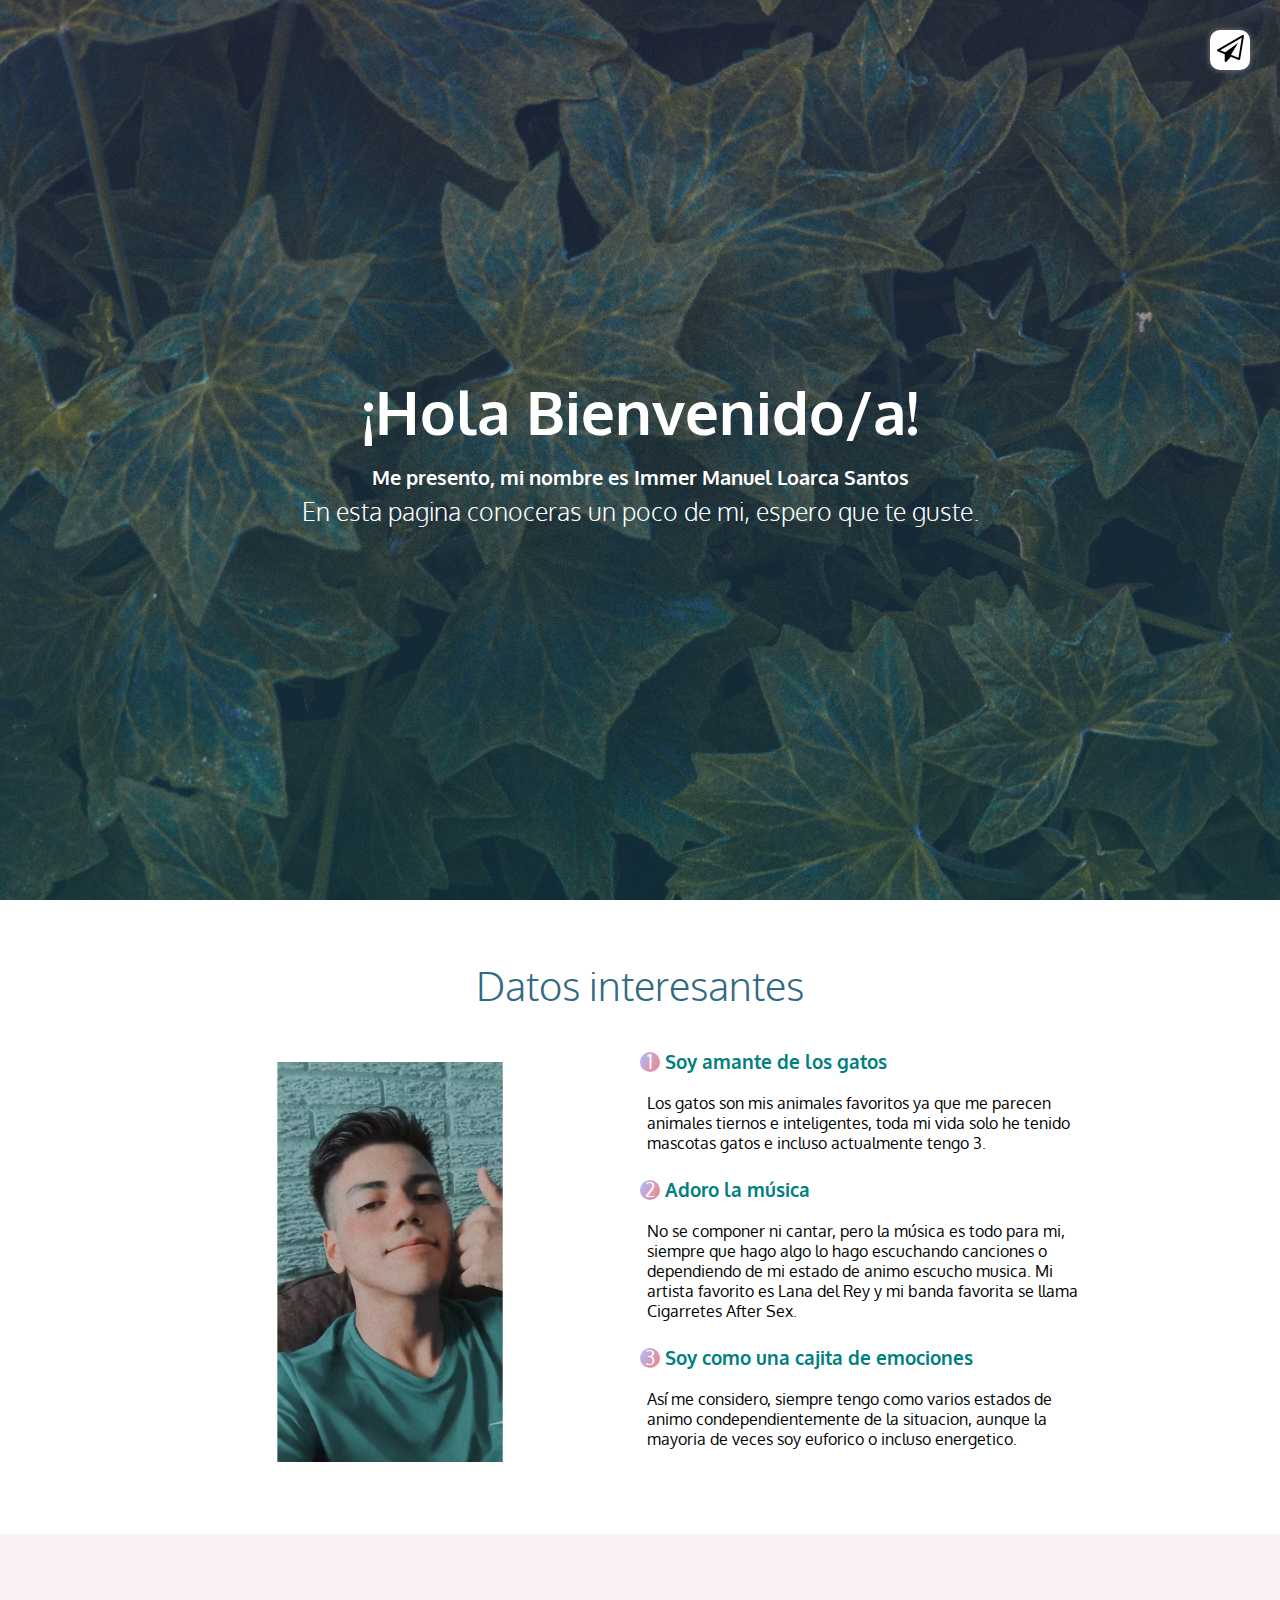
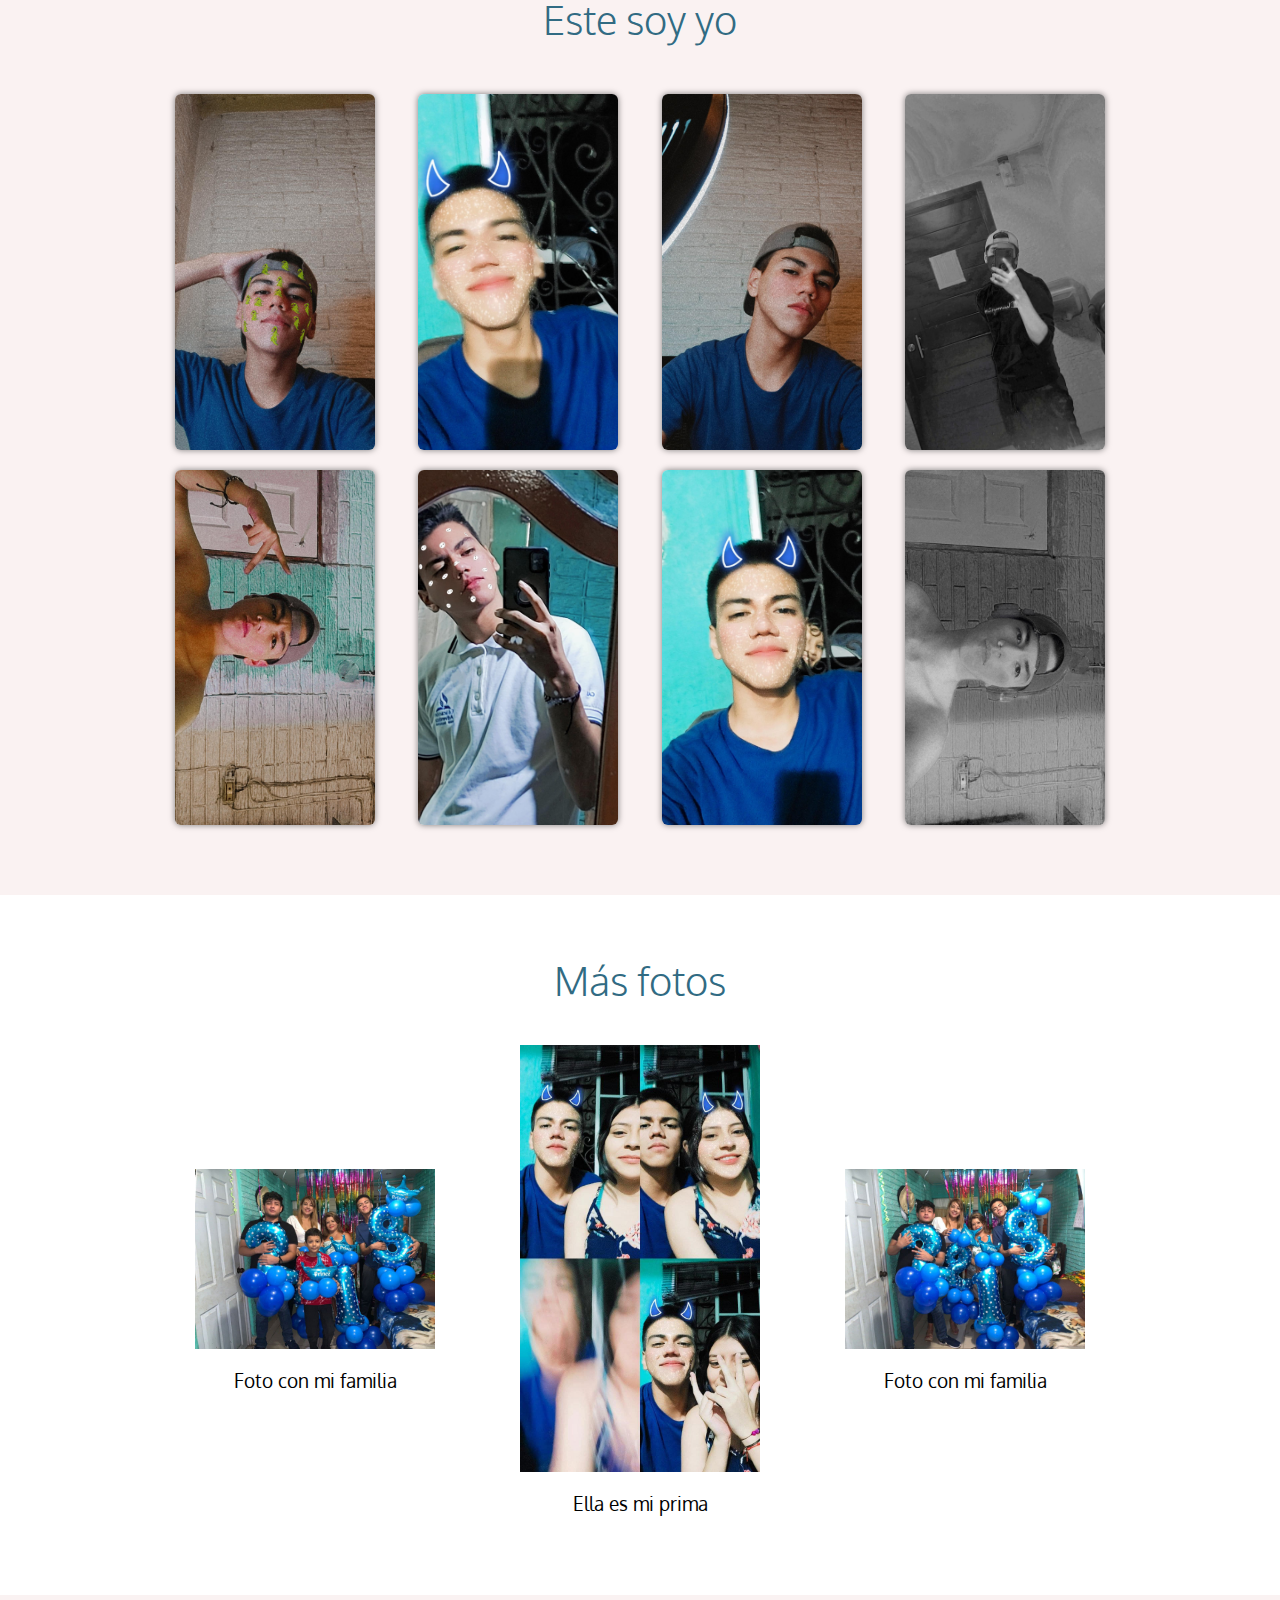
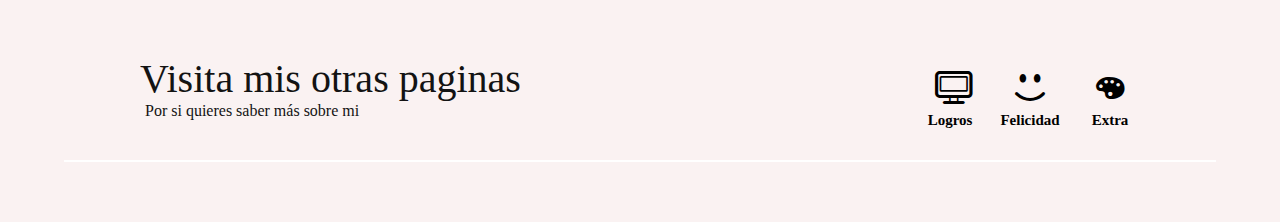
==== Quien soy/Personal.html @ 920af197 "Hola de nuevo" ====
<!DOCTYPE html>
<html lang="en">
<head>
    <meta charset="UTF-8">
    <meta http-equiv="X-UA-Compatible" content="IE=edge">
    <meta name="viewport" content="width=device-width, initial-scale=1.0">
    <link rel="stylesheet" href="Css/Personal.css">
    <link rel="stylesheet" href="Css/fontello.css">
    <link rel="preconnect" href="https://fonts.googleapis.com">
    <link rel="preconnect" href="https://fonts.gstatic.com" crossorigin>
    <link href="https://fonts.googleapis.com/css2?family=Oxygen:wght@300&display=swap" rel="stylesheet">
    <title>¿Quién soy?</title>
</head>
<body>
    <header class="header" id="inicio">
        <div class="hamburguer icon-paper-plane-empty">
        <nav class="menu-navegacion">
            <a href="#Inicio">Datos interesantes</a>
            <a href="#Fotos">Galeria</a>
            <a href="#Otros">Información adicional</a>
        </nav>
        </div>
        <div class="contenedor head">
            <h1 class="titulo">¡Hola Bienvenido/a!</h1>
            <h2 class="Subt">Me presento, mi nombre es Immer Manuel Loarca Santos</h2>
            <p class="copy">En esta pagina conoceras un poco de mi, espero que te guste.</p>
        </div>
    </header>
       
    <main>
        <section class="contenedor" id="Inicio">
            <h2 class="subtitulo">Datos interesantes</h2>
            <div class="contenedor-servicio">
                <img src="img/IMG_20210326_231345_471.jpg" alt="">
                    <div class="checklist-servicio">
                        <div class="Important">
                            <h3 class="n-idea"><span class="number">1</span>Soy amante de los gatos</h3>
                            <p>Los gatos son mis animales favoritos ya que me parecen animales tiernos e inteligentes, toda mi vida solo he tenido mascotas gatos e incluso actualmente tengo 3.</p>
                        </div>
                        <div class="Important">
                            <h3 class="n-idea"><span class="number">2</span>Adoro la música</h3>
                            <p>No se componer ni cantar, pero la música es todo para mi, siempre que hago algo lo hago escuchando canciones o dependiendo de mi estado de animo escucho musica. Mi artista favorito es Lana del Rey y mi banda favorita se llama Cigarretes After Sex.</p>
                        </div>
                        <div class="Important">
                            <h3 class="n-idea"><span class="number">3</span>Soy como una cajita de emociones</h3>
                            <p>Así me considero, siempre tengo como varios estados de animo condependientemente de la situacion, aunque la mayoria de veces soy euforico o incluso energetico.</p>
                        </div>
                    </div>
            </div>
        </section>
        <section class="Galery" id="Fotos">
            <div class="contenedor">
                <h2 class="subtitulo">Este soy yo</h2>
                <div class="contenedor-galeria">
                    <img src="img/IMG_20210907_174834_564.jpg" alt="" class="img-galeria">
                    <img src="img/Yo.jpeg" alt="" class="img-galeria">
                    <img src="img/IMG_20210907_180140_829.jpg" alt="" class="img-galeria">
                    <img src="img/WhatsApp Image 2021-10-03 at 9.35.14 PM (1).jpeg" alt="" class="img-galeria">
                    <img src="img/IMG_20210915_232416_983.jpg" alt="" class="img-galeria">
                    <img src="img/20210303_174425.jpg" alt="" class="img-galeria">
                    <img src="img/WhatsApp Image 2021-10-03 at 9.35.14 PM.jpeg" alt="" class="img-galeria">
                    <img src="img/IMG_20210920_230651_800.jpg" alt="" class="img-galeria">
                </div>
            </div>
        </section>
        
        <section class="imagen-light">
            <img src="" alt="" class="icon-eye-off">
            <img src="" alt="" class="agregar-imagen">
        </section>

        <section class="contenedor" id="Otros" >
            <h2 class="subtitulo">Más fotos</h2>
            <section class="experts">
               <div class="cont-experts">
                <img src="img/photo_2021-10-04_15-08-22.jpg" alt="">
                <h3 class="n-experts">Foto con mi familia</h3>
               </div> 

               <div class="cont-experts">
                <img src="img/photo_2021-10-04_15-06-12.jpg" alt="">
                <h3 class="n-experts">Ella es mi prima</h3>
               </div> 

               <div class="cont-experts">
                <img src="img/photo_2021-10-04_15-08-26.jpg" alt="">
                <h3 class="n-experts">Foto con mi familia</h3>
               </div> 
            </section>
        </section>

    </main>

    <footer id="contacto">
        <div class="contenedor foooter-content">
            <div class="contact-us">
                <h2 class="Nombre">Visita mis otras paginas</h2>
                <p>Por si quieres saber más sobre mi</p>
            </div>
            <div class="social-media">
                <a  href="../Logros y proyectos/Logros.html" target="_blank" class="social-media-icon">
                    <i class="icon-desktop" aria-hidden="true"></i><h4>Logros</h4>
                </a>                
                <a href="" target="_blank" class="social-media-icon">
                    <i class="icon-emo-happy" aria-hidden="true"></i><h4>Felicidad</h4>
                </a>                
                <a href="../My music/index.html" target="_blank" class="social-media-icon">
                    <i class="icon-art-gallery"></i><h4>Extra</h4>
                </a>                   
            </div> 
        </div>
        <div class="line"></div> 
    </footer>
<script src="js/menu.js"> </script>
<script src="js/lightbox.js"> </script>
</body>
</html>
---- Quien soy/Css/Personal.css ----
*{
    margin: 0;
    padding: 0;
    box-sizing: border-box;
}

:root{
    scroll-behavior: smooth;
}



.contenedor{
  width: 90%;
  max-width: 1000px;
  overflow: hidden; 
  margin: auto; 
  padding: 60px 0;
}

header{
    height: 100vh;
    background-image: linear-gradient(to top, #48c5ef36 0%, #6f85d63b 100%), url("../img/w-mGDYy0yHFpk-unsplash.jpg");
    background-repeat: no-repeat;
    background-size: cover;
    background-attachment: fixed;
    background-position: center;
    font-family: 'Oxygen', sans-serif;
}


.head{
    text-align: center;
    padding: 0;
    height: 100%;
    display: flex;
    justify-content: center;
    align-items: center;
    flex-direction: column;
    color: rgb(255, 255, 255);
}

.head p{
    justify-content: space-evenly;

}

.hamburguer{
    position: fixed;
    transition: 1s;
    top: 30px;
    right: 30px;
    background: white;
    width: 40px;
    height: 40px;
    cursor: pointer;
    border-radius: 10px;
    box-shadow: 0 0 6px gray;
}

.menu-navegacion{
    position: fixed;
    top: 0;
    right: 0;
    width: 30vw;
    height: 100%;
    background-image: linear-gradient(135deg, #f5f7fab9 0%, #c3cfe29c 100%);
    display: flex;
    flex-direction: column;
    justify-content: space-evenly;
    align-items: center;
    transition: transform .3s ease-in-out;
    transform: translate(110%);
    box-shadow: 0 0 6px rgba(0, 0, 0, .5);
}


/*
header:hover .menu-navegacion{
    transform: translate(110%);
}*/

.spread{
    transform: translate(0);
}

a {
   font-size: 30px;
}

.menu-navegacion a{
    text-decoration: none;
    color: #5F7A61;
    transition: all 1s;
}

.menu-navegacion a:hover{
    color: transparent;
    -webkit-text-stroke: 1px #5089C6;
    -webkit-background-clip: text;
    background-position: 0 0;
    transition: all 1s;
}

.titulo{
    font-size: 60px;
    margin-bottom: 15px;
    
}

.Subt{
    bottom: 50%;
    font-size: 20px;
    margin-bottom: 5px;
    font-family: 'Oxygen', sans-serif;
}

.copy{
    font-weight: 300;
    font-size: 25px;
}

/*Otra seccion*/

.subtitulo{
    text-align: center;
    font-weight: 300;
    color: #316B83;
    margin-bottom: 40px;
    font-size: 40px;
    font-family: 'Oxygen', sans-serif;
}

.contenedor-servicio{
    display: flex;
    font-family: 'Oxygen', sans-serif;
    justify-content: space-evenly;
    align-items: center;
    flex-wrap: wrap;
}

.contenedor-servicio p{
    margin-left: 7px;
}

.contenedor-servicio img {
    width: 40%;
}

.checklist-servicio{
    width: 45%;
}

.Important{
    margin-bottom: 25px;
}

.n-idea{
    margin-bottom: 20px;
    color: teal;   
}

.number{
    display: inline-block;
    background-image: linear-gradient(120deg, #a6c0fe 0%, #f68084 100%);
    width: 20px;
    height: 20px;
    color: white;
    text-align: center;
    border-radius: 50%;
    font-weight: 500;
    line-height: 20px;
    margin-right: 5px;
}

/*Galeria*/

.Galery{
    background: #f8ededb7;
}
.contenedor-galeria{
    display: flex;
    justify-content: space-evenly;
    flex-wrap: wrap;
}

.img-galeria{
    object-fit: cover;
    width: 20%;
    display: block;
    margin-bottom: 15px;
    box-shadow: 0 0 6px rgba(0, 0, 0, .5);
    cursor: pointer;
    margin: 10px 8px;
    border-radius: 6px;
}

.imagen-light{
    position: fixed;
    background: rgba(0, 0, 0, .6);
    width: 100%;
    height: 100%;
    top: 0;
    left:0;
    display: flex;
    justify-content: center;
    align-items: center;
    transform: translate(100%);
    transition: transform .2s ease-in-out;
}

.show{
    transform: translate(0);
}

.agregar-imagen{
    object-fit: cover;
    width: 27%;
    border-radius: 10px;
    transform: scale(0);
    transition: transform .3s .2s;
}

.showImage{
    transform: scale(1);
}

.icon-eye-off{
    position: absolute;
    top: 15px;
    right: 15px;
    width: 70px;
    cursor: pointer;
    color: white; 
}

.icon-eye-off{
    size: 50px;
}

/*Otra seccion*/

.experts{
    display: flex;
    justify-content: space-evenly;
    align-items: center;
    flex-wrap: wrap;
    font-family: 'Oxygen', sans-serif;
}

.cont-experts{
    width: 30%;
    text-align: center;
    margin-bottom: 20px;
}

.cont-experts img{
    width: 80%;
    display: block;
    margin: auto;
}

.n-experts{
    display: inline-block;
    margin-top: 20px;
    width: 100%;
    font-weight: 400;
}

/*Footer*/
 footer{
    background: #f8ededb7;
    padding-bottom: 0.1px;
}

.foooter-content{
    display: flex;
    justify-content: space-between;
    align-items: center;
    flex-wrap: wrap;
    padding-top: 60px;
    padding-bottom: 40px;
}

.contact-us{
    width: 40%;
    color: rgb(19, 19, 19);
}

.Nombre{
    font-weight: 500;
    font-size: 40px;
}

.Nombre+p{
    font-weight: 500;
    margin-left: 5px;
}

.social-media a{
    text-decoration: none;
}

.social-media{
    width: 50%;
    display: flex;
    justify-content: flex-end;
}

.social-media-icon{
    display: inline-block;
    margin-left: 20px;
    width: 60px;
    height: 60px;
    border: 1 solid white;
    border-radius: 50%;
    text-align: center;
    color: rgb(0, 0, 0);
    transition: all 1s;
}

.social-media-icon:hover{
    color: #CD5D7D;
}

.social-media-icon i{
    font-size: 30px;
    line-height: 60px;
}

.social-media h4{
    font-size: 15px;
    line-height: 5px;
}



.line{
    width: 90%;
    max-width: 1200px;
    margin: 0 auto;
    height: 2px;
    background-color: white;
    margin-bottom: 60px;
}

.icon-paper-plane-empty{
    font-size: 27px;
    text-align: center;
}

@media screen and (max-width:800px) {
    .menu-navegacion{
        width: 50vw;
    }

    .titulo{
        font-size: 40px;
    }

    .contenedor-servicio{
        width: 80%;
        margin-bottom: 40px;
    }

    .checklist-servicio{
        width: 80%;
    }

    .service{
        margin-bottom: 30px;
    }

    .agregar-imagen{
        width: 80%;
    }

    .img-galeria{
        width: 45%;
    }

    .cont-experts{
        width: 80%;
    }

    .foooter-content{
        justify-content: center;
    }

    .social-media-icon{
        margin-left: 0;
    }

    .social-media{
        width: 80%;
        justify-content: space-evenly;
    }

    .social-media i {
        margin-left: 0;
    }

    .contact-us{
        text-align: center;
        width: 80%;
        margin-bottom: 40%;
    }
}

@media screen and (max-width:500px) {
    .menu-navegacion{
        width: 65vw;
    }

    .agregar-imagen{
        width: 95%;
    }

    .hamburguer{
        top: 20px;
        right: 20px;
    }

    .titulo{
        font-size: 30px;
    }

    .subtitulo{
        font-size: 30px;
    }

    .img-galeria{
        width: 95%;
    }

    .social-media{
        width: 100%;
    }

    .contact-us{
        width: 90%;
    }
    
}
---- Quien soy/Css/fontello.css ----
@font-face {
  font-family: 'fontello';
  src: url('../font/fontello.eot?10997464');
  src: url('../font/fontello.eot?10997464#iefix') format('embedded-opentype'),
       url('../font/fontello.woff2?10997464') format('woff2'),
       url('../font/fontello.woff?10997464') format('woff'),
       url('../font/fontello.ttf?10997464') format('truetype'),
       url('../font/fontello.svg?10997464#fontello') format('svg');
  font-weight: normal;
  font-style: normal;
}
/* Chrome hack: SVG is rendered more smooth in Windozze. 100% magic, uncomment if you need it. */
/* Note, that will break hinting! In other OS-es font will be not as sharp as it could be */
/*
@media screen and (-webkit-min-device-pixel-ratio:0) {
  @font-face {
    font-family: 'fontello';
    src: url('../font/fontello.svg?10997464#fontello') format('svg');
  }
}
*/
[class^="icon-"]:before, [class*=" icon-"]:before {
  font-family: "fontello";
  font-style: normal;
  font-weight: normal;
  speak: never;

  display: inline-block;
  text-decoration: inherit;
  width: 1em;
  margin-right: .2em;
  text-align: center;
  /* opacity: .8; */

  /* For safety - reset parent styles, that can break glyph codes*/
  font-variant: normal;
  text-transform: none;

  /* fix buttons height, for twitter bootstrap */
  line-height: 1em;

  /* Animation center compensation - margins should be symmetric */
  /* remove if not needed */
  margin-left: .2em;

  /* you can be more comfortable with increased icons size */
  /* font-size: 120%; */

  /* Font smoothing. That was taken from TWBS */
  -webkit-font-smoothing: antialiased;
  -moz-osx-font-smoothing: grayscale;

  /* Uncomment for 3D effect */
  /* text-shadow: 1px 1px 1px rgba(127, 127, 127, 0.3); */
}

.icon-user-add:before { content: '\e800'; } /* '' */
.icon-note-beamed:before { content: '\e801'; } /* '' */
.icon-adjust:before { content: '\e802'; } /* '' */
.icon-heart:before { content: '\e803'; } /* '' */
.icon-heart-empty:before { content: '\e804'; } /* '' */
.icon-light-up:before { content: '\e805'; } /* '' */
.icon-certificate-outline:before { content: '\e806'; } /* '' */
.icon-certificate:before { content: '\e807'; } /* '' */
.icon-moon:before { content: '\e808'; } /* '' */
.icon-moon-inv:before { content: '\e809'; } /* '' */
.icon-play-circle2:before { content: '\e80a'; } /* '' */
.icon-play:before { content: '\e80b'; } /* '' */
.icon-stop:before { content: '\e80c'; } /* '' */
.icon-pause:before { content: '\e80d'; } /* '' */
.icon-to-start:before { content: '\e80e'; } /* '' */
.icon-to-end:before { content: '\e80f'; } /* '' */
.icon-down:before { content: '\e810'; } /* '' */
.icon-left:before { content: '\e811'; } /* '' */
.icon-right:before { content: '\e812'; } /* '' */
.icon-up:before { content: '\e813'; } /* '' */
.icon-user:before { content: '\e814'; } /* '' */
.icon-headphones:before { content: '\e815'; } /* '' */
.icon-user-add-outline:before { content: '\e816'; } /* '' */
.icon-art-gallery:before { content: '\e817'; } /* '' */
.icon-at:before { content: '\e818'; } /* '' */
.icon-heart-1:before { content: '\e819'; } /* '' */
.icon-sun:before { content: '\e81a'; } /* '' */
.icon-desktop:before { content: '\e81b'; } /* '' */
.icon-laptop:before { content: '\e81c'; } /* '' */
.icon-tablet:before { content: '\e81d'; } /* '' */
.icon-wifi:before { content: '\e81e'; } /* '' */
.icon-direction-outline:before { content: '\e81f'; } /* '' */
.icon-pin:before { content: '\e820'; } /* '' */
.icon-ok-outline:before { content: '\e821'; } /* '' */
.icon-user-add-1:before { content: '\e822'; } /* '' */
.icon-music:before { content: '\e823'; } /* '' */
.icon-eye:before { content: '\e824'; } /* '' */
.icon-eye-off:before { content: '\e825'; } /* '' */
.icon-heart-2:before { content: '\e826'; } /* '' */
.icon-heart-empty-1:before { content: '\e827'; } /* '' */
.icon-thumbs-up:before { content: '\e828'; } /* '' */
.icon-thumbs-down:before { content: '\e829'; } /* '' */
.icon-emo-laugh:before { content: '\e82a'; } /* '' */
.icon-emo-happy:before { content: '\e82b'; } /* '' */
.icon-gamepad:before { content: '\f11b'; } /* '' */
.icon-thumbs-up-alt:before { content: '\f164'; } /* '' */
.icon-thumbs-down-alt:before { content: '\f165'; } /* '' */
.icon-youtube-play:before { content: '\f16a'; } /* '' */
.icon-instagram:before { content: '\f16d'; } /* '' */
.icon-spotify:before { content: '\f1bc'; } /* '' */
.icon-paper-plane-empty:before { content: '\f1d9'; } /* '' */
.icon-twitch:before { content: '\f1e8'; } /* '' */
.icon-whatsapp:before { content: '\f232'; } /* '' */
.icon-facebook-squared:before { content: '\f308'; } /* '' */
.icon-instagram-1:before { content: '\f31e'; } /* '' */
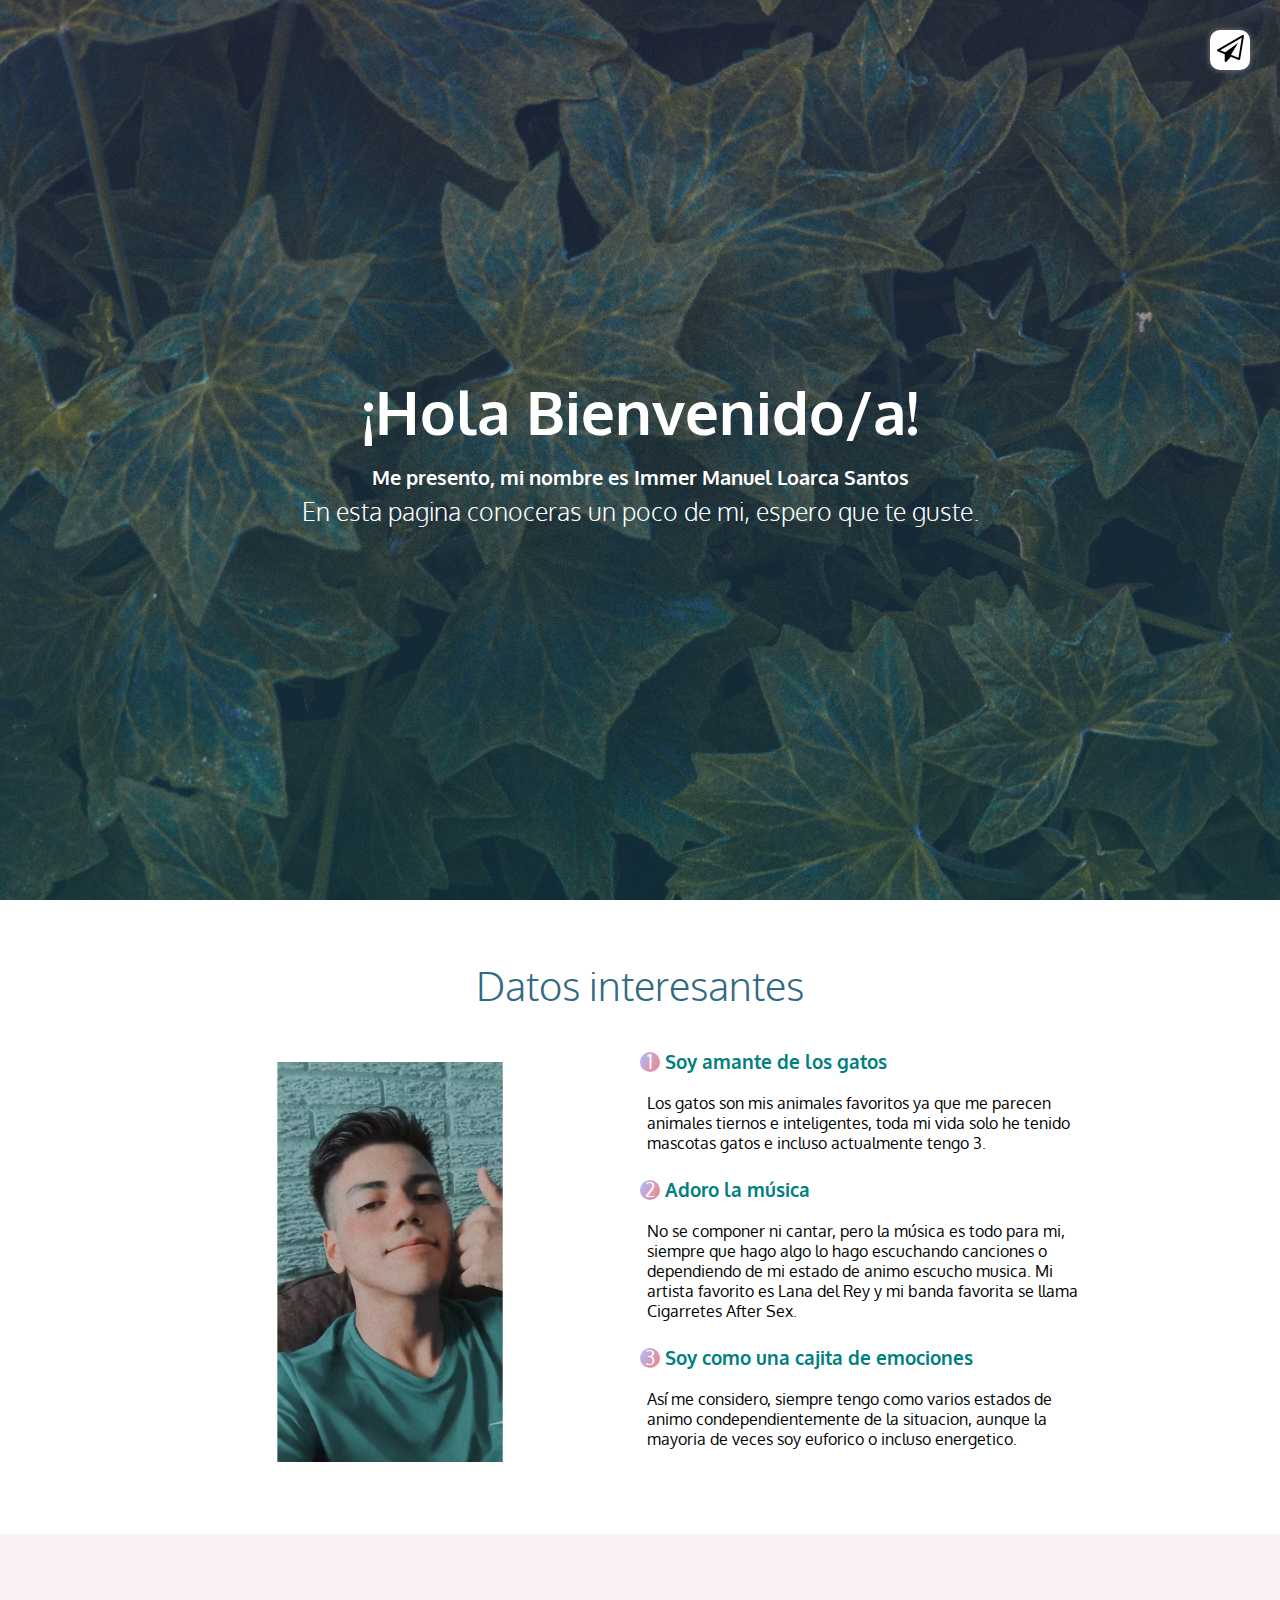
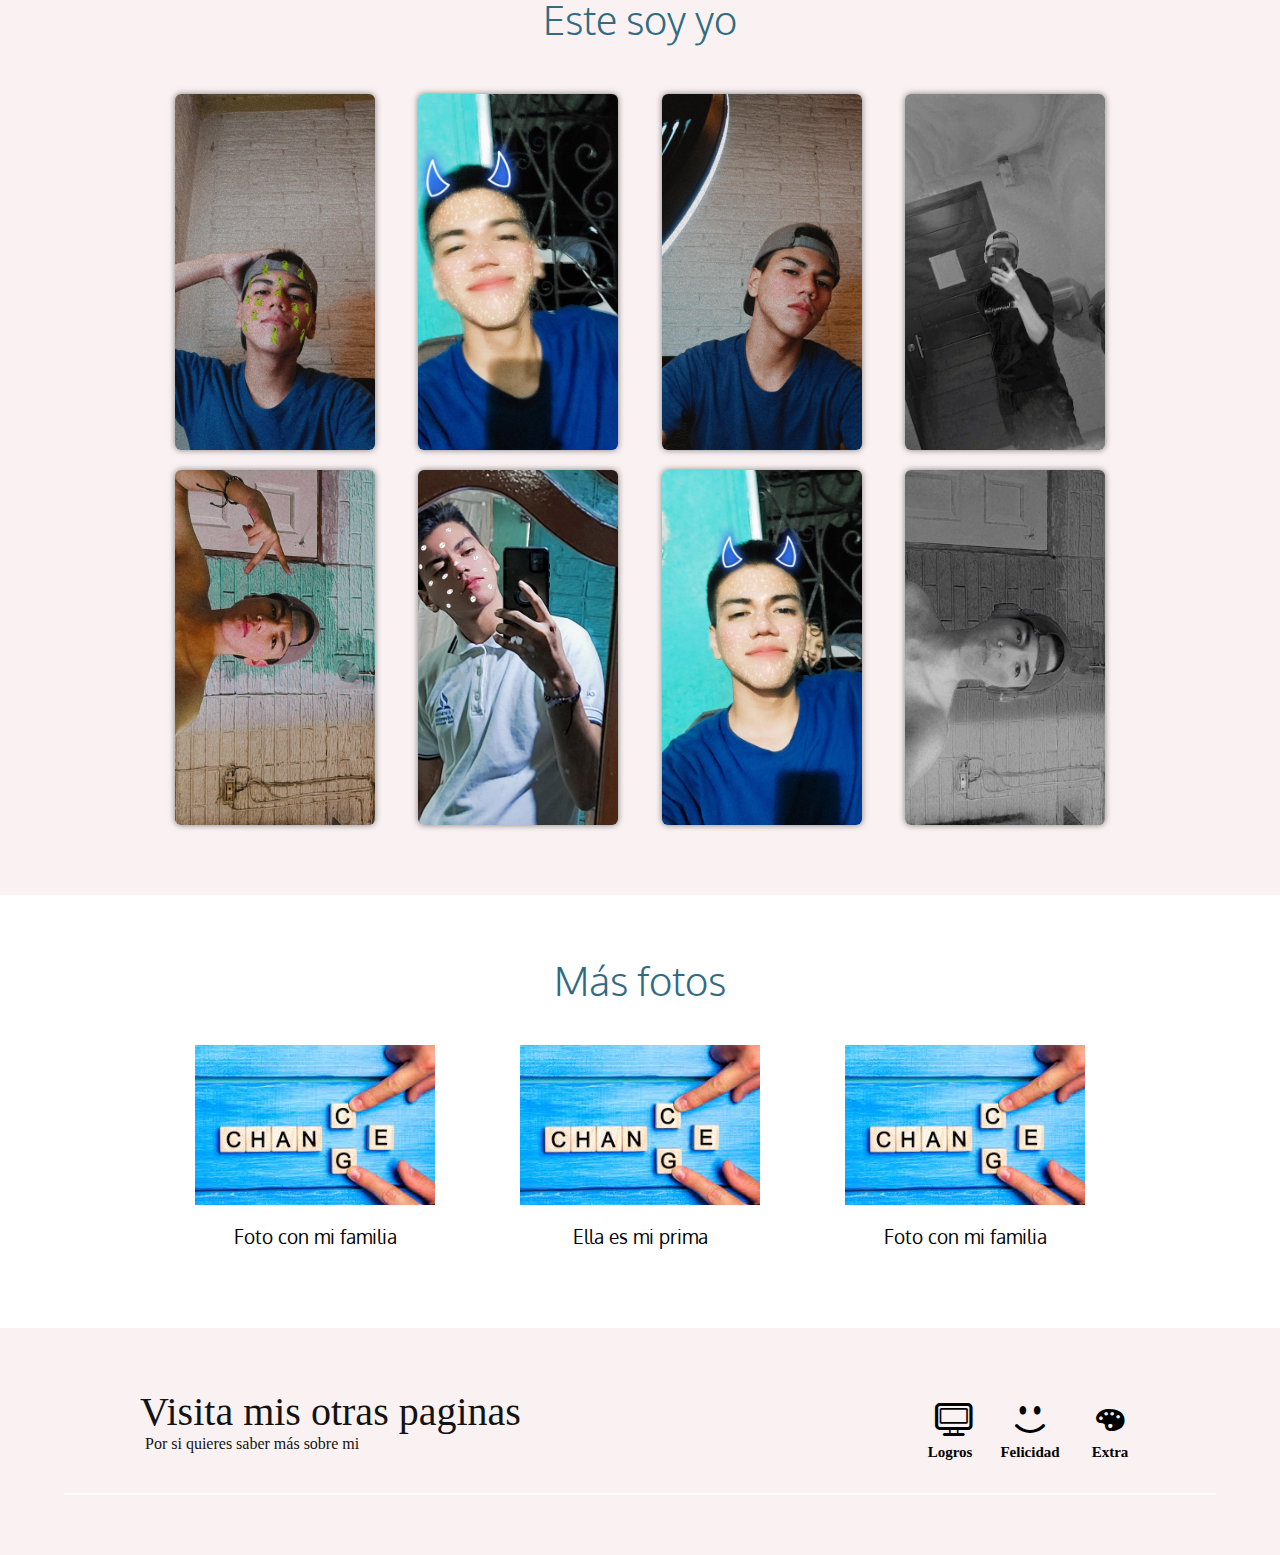
==== commit 9e1a2663: "Update Personal.html" ====
--- a/Quien soy/Personal.html
+++ b/Quien soy/Personal.html
@@ -69,21 +69,21 @@
             <img src="" alt="" class="agregar-imagen">
         </section>
 
-        <section class="contenedor" id="Otros" >
+       <section class="contenedor" id="Otros" >
             <h2 class="subtitulo">Más fotos</h2>
             <section class="experts">
                <div class="cont-experts">
-                <img src="img/photo_2021-10-04_15-08-22.jpg" alt="">
+                <img src="[data-uri]" alt="">
                 <h3 class="n-experts">Foto con mi familia</h3>
                </div> 
 
                <div class="cont-experts">
-                <img src="img/photo_2021-10-04_15-06-12.jpg" alt="">
+                <img src="[data-uri]" alt="">
                 <h3 class="n-experts">Ella es mi prima</h3>
                </div> 
 
                <div class="cont-experts">
-                <img src="img/photo_2021-10-04_15-08-26.jpg" alt="">
+                <img src="[data-uri]" alt="">
                 <h3 class="n-experts">Foto con mi familia</h3>
                </div> 
             </section>
@@ -101,7 +101,7 @@
                 <a  href="../Logros y proyectos/Logros.html" target="_blank" class="social-media-icon">
                     <i class="icon-desktop" aria-hidden="true"></i><h4>Logros</h4>
                 </a>                
-                <a href="" target="_blank" class="social-media-icon">
+                <a href="../Felicidad/Felicidad.html" target="_blank" class="social-media-icon">
                     <i class="icon-emo-happy" aria-hidden="true"></i><h4>Felicidad</h4>
                 </a>                
                 <a href="../My music/index.html" target="_blank" class="social-media-icon">
@@ -111,7 +111,7 @@
         </div>
         <div class="line"></div> 
     </footer>
-<script src="js/menu.js"> </script>
-<script src="js/lightbox.js"> </script>
+<script src="Js/menu.js"> </script>
+<script src="Js/lightbox.js"> </script>
 </body>
-</html>+</html>
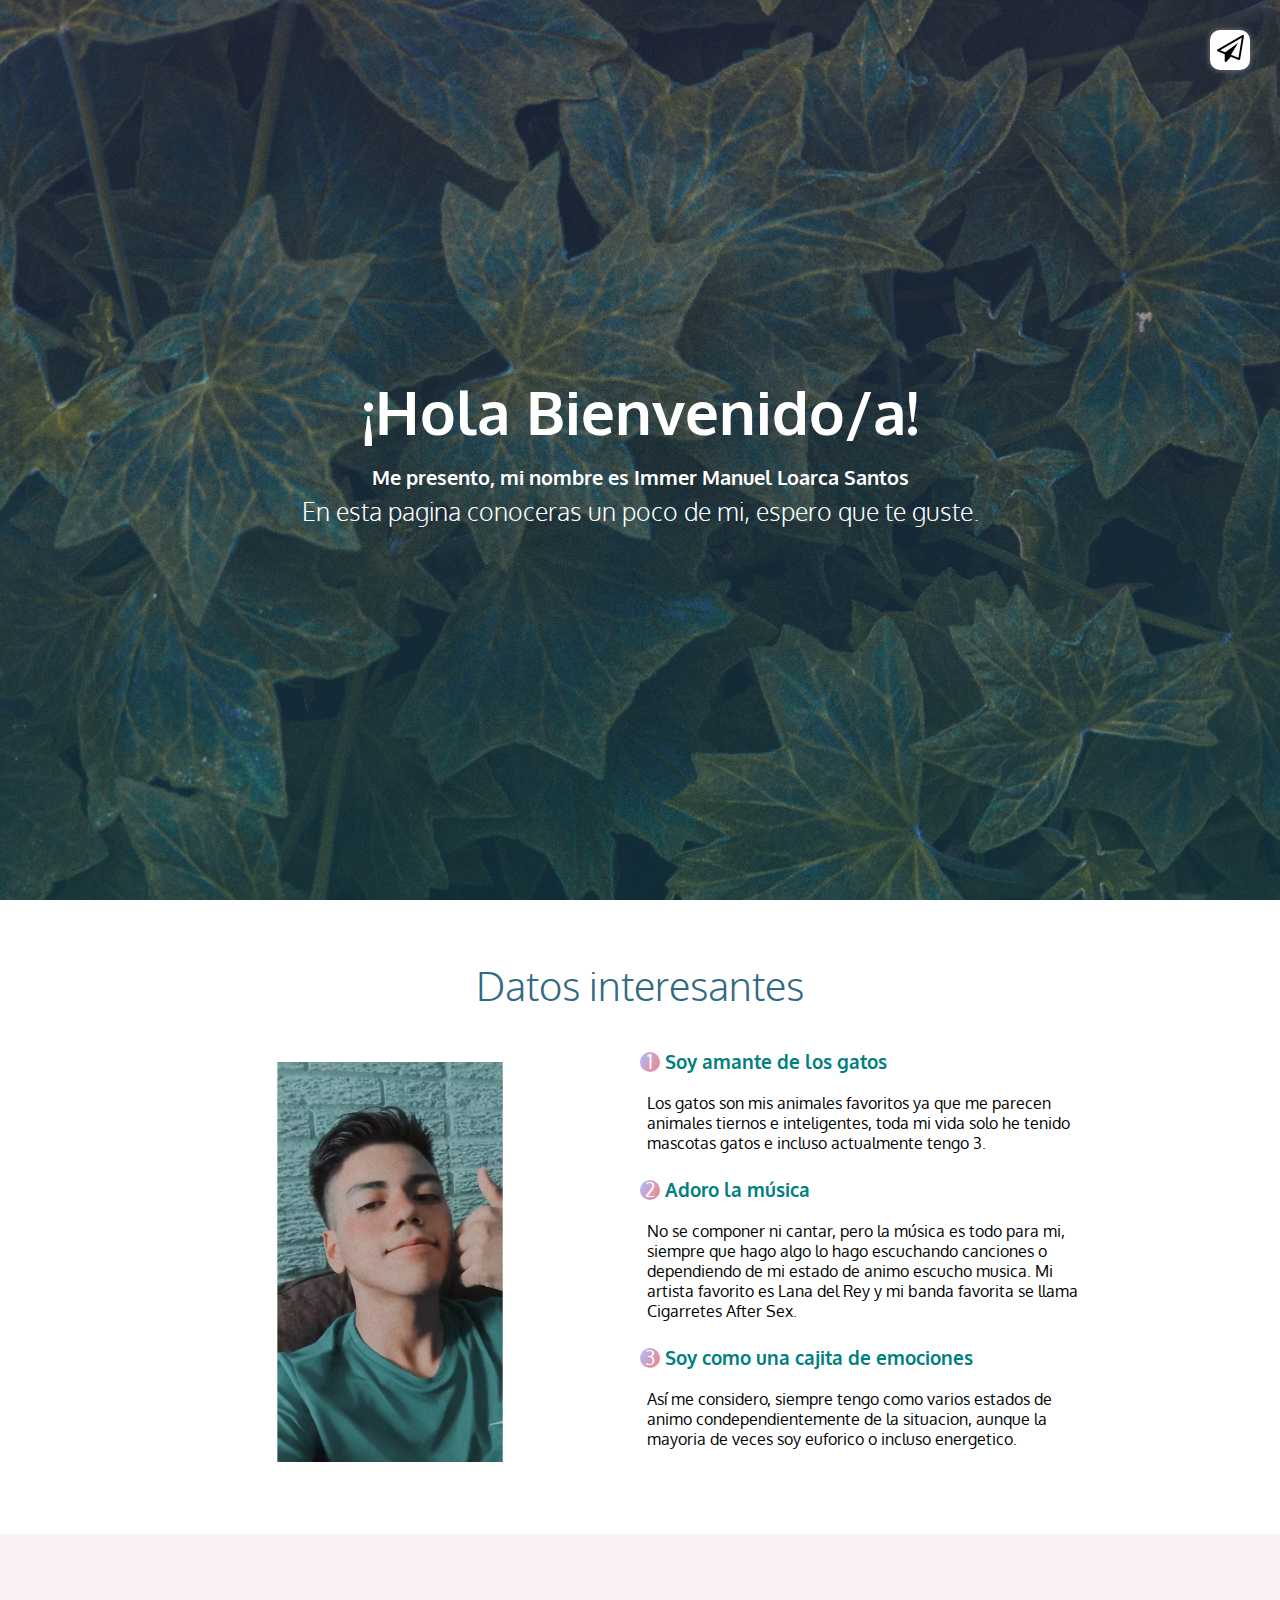
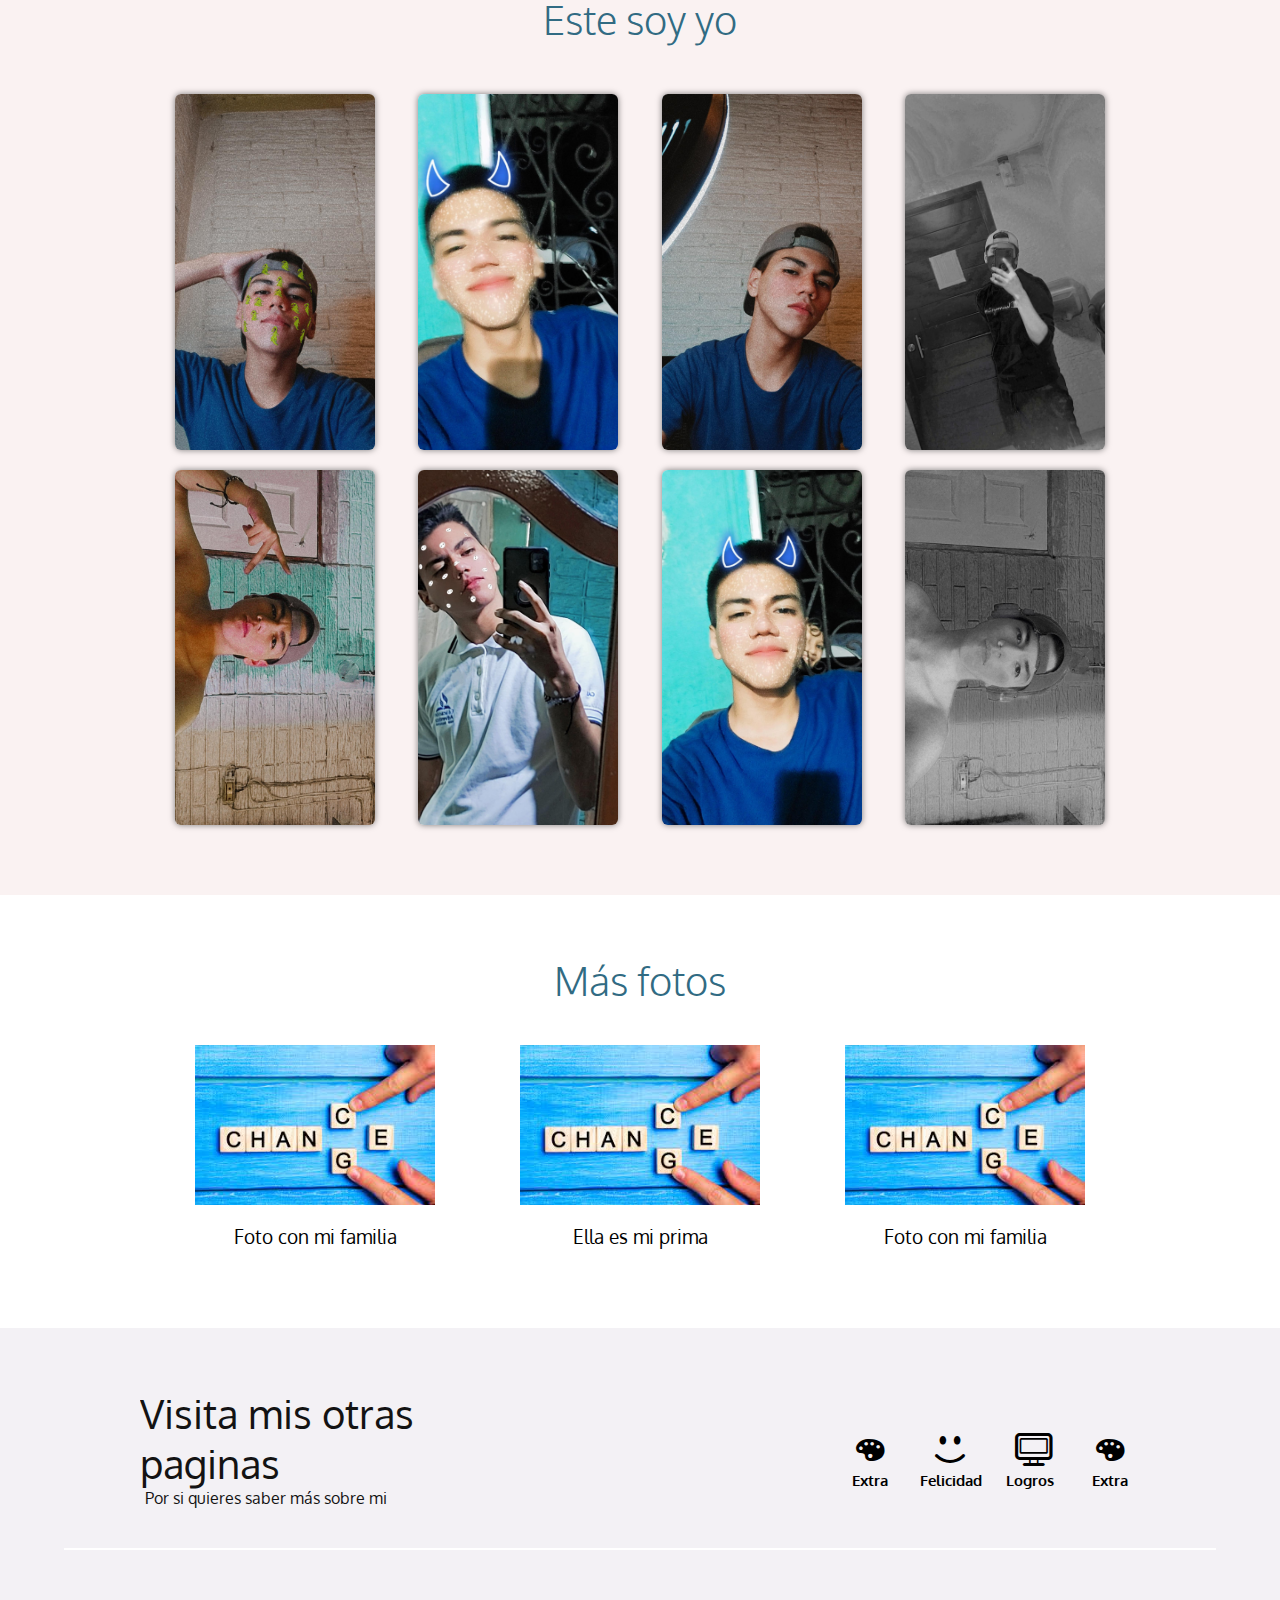
==== commit 444ced5a: "Update Personal.html" ====
--- a/Quien soy/Personal.html
+++ b/Quien soy/Personal.html
@@ -98,15 +98,20 @@
                 <p>Por si quieres saber más sobre mi</p>
             </div>
             <div class="social-media">
+                <a href="../My music/index.html" target="_blank" class="social-media-icon">
+                    <i class="icon-art-gallery"></i><h4>Extra</h4>
+                </a>
+                <a href="../Felicidad/Felicidad.html" target="_blank" class="social-media-icon">
+                    <i class="icon-emo-happy" aria-hidden="true"></i><h4>Felicidad</h4>
+                </a> 
+                
                 <a  href="../Logros y proyectos/Logros.html" target="_blank" class="social-media-icon">
                     <i class="icon-desktop" aria-hidden="true"></i><h4>Logros</h4>
-                </a>                
-                <a href="../Felicidad/Felicidad.html" target="_blank" class="social-media-icon">
-                    <i class="icon-emo-happy" aria-hidden="true"></i><h4>Felicidad</h4>
-                </a>                
+                </a> 
+                
                 <a href="../My music/index.html" target="_blank" class="social-media-icon">
                     <i class="icon-art-gallery"></i><h4>Extra</h4>
-                </a>                   
+                </a>                  
             </div> 
         </div>
         <div class="line"></div> 
--- a/Quien soy/Css/Personal.css
+++ b/Quien soy/Css/Personal.css
@@ -269,8 +269,9 @@
 
 /*Footer*/
  footer{
-    background: #f8ededb7;
+    background: #F3F1F5;
     padding-bottom: 0.1px;
+    font-family: 'Oxygen', sans-serif;
 }
 
 .foooter-content{
@@ -441,4 +442,4 @@
         width: 90%;
     }
     
-}+}
